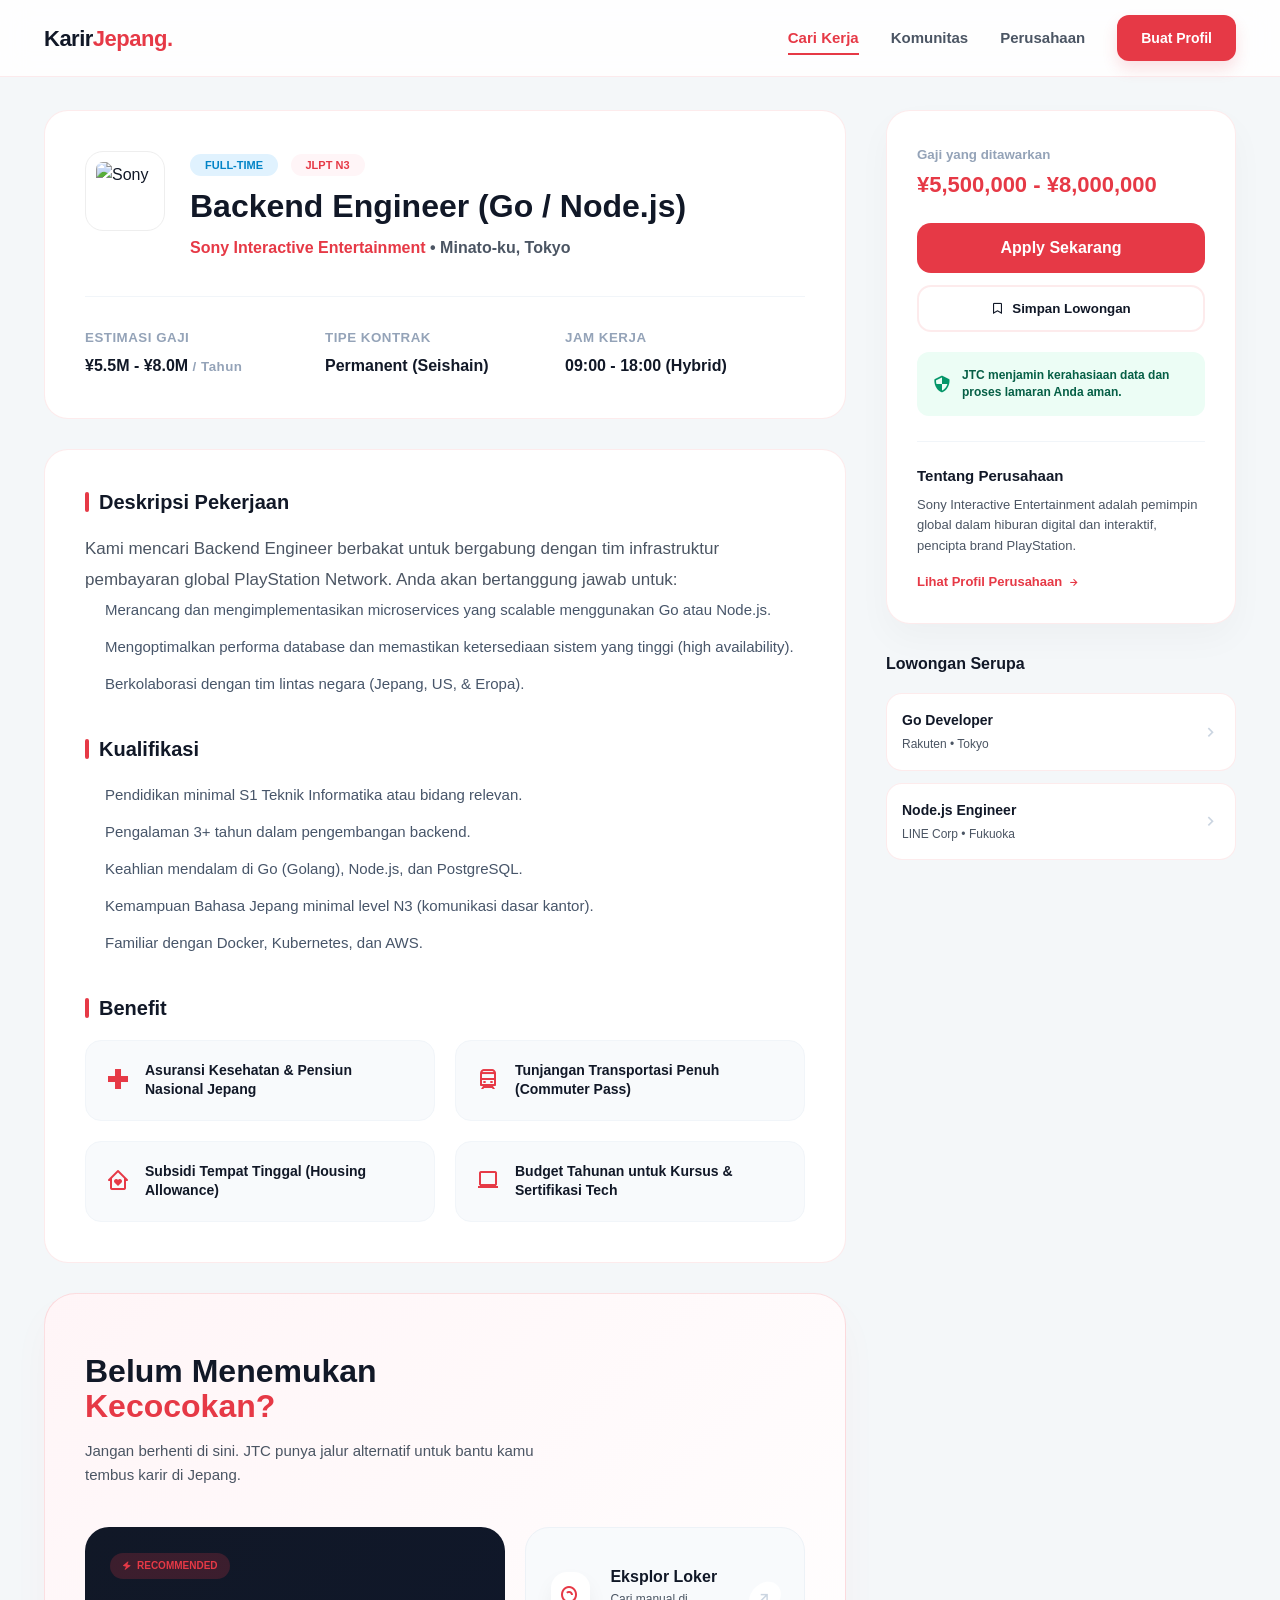
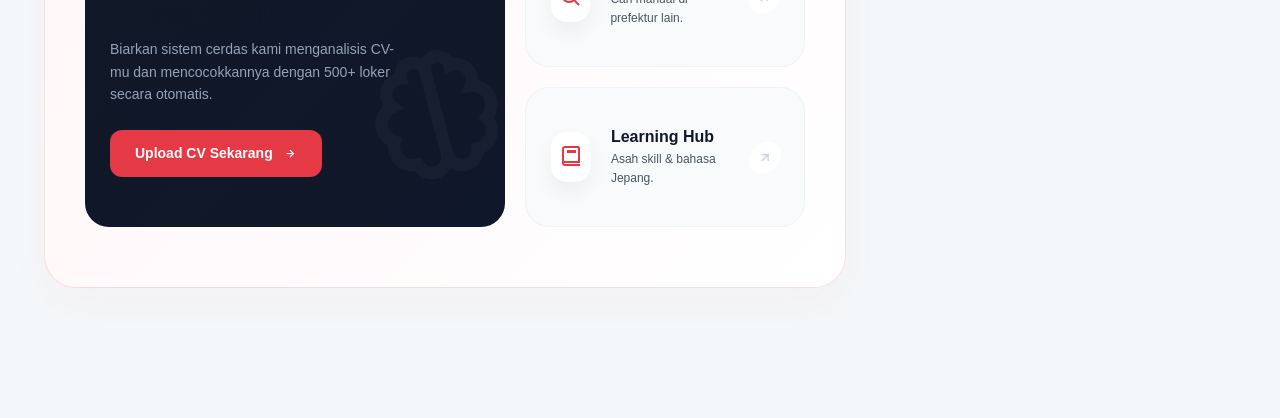
==== jobs-detail.html @ 955c89a4 "job detail" ====
<!DOCTYPE html>
<html lang="id">

<head>
    <meta charset="UTF-8">
    <meta name="viewport" content="width=device-width, initial-scale=1.0">
    <title>Backend Engineer - Sony Interactive Entertainment | JTC</title>
    <link rel="stylesheet" href="assets/css/style.css">
    <link rel="stylesheet" href="assets/css/jobs-detail.css">
    <link href='https://unpkg.com/boxicons@2.1.4/css/boxicons.min.css' rel='stylesheet'>
</head>

<body class="bg-light-jtc">
    <header class="header">
        <div class="container nav-container">
            <a href="#home" class="logo">Karir<span>Jepang.</span></a>

            <nav class="navbar">
                <a href="#home" class="nav-link active">Cari Kerja</a>
                <a href="#komunitas" class="nav-link">Komunitas</a>
                <a href="#perusahaan" class="nav-link">Perusahaan</a>
                <a href="#" class="btn-cta-nav">Buat Profil</a>
            </nav>

            <div class="menu-icon" id="menu-btn">
                <i class='bx bx-menu-alt-right'></i>
            </div>
        </div>
    </header>

    <main class="tp-job-detail-page">

        <div class="container job-detail-grid">

            <div class="job-main-content">

                <section class="job-header-card" data-aos="fade-up">
                    <div class="header-top">
                        <img src="https://ui-avatars.com/api/?name=Sony&background=000&color=fff" alt="Sony"
                            class="comp-logo-large">
                        <div class="header-title-box">
                            <div class="job-badges">
                                <span class="badge-jtc status">Full-time</span>
                                <span class="badge-jtc language">JLPT N3</span>
                            </div>
                            <h1>Backend Engineer (Go / Node.js)</h1>
                            <p class="comp-link"><a href="#">Sony Interactive Entertainment</a> • Minato-ku, Tokyo</p>
                        </div>
                    </div>

                    <div class="header-meta-grid">
                        <div class="meta-item">
                            <small>Estimasi Gaji</small>
                            <span>¥5.5M - ¥8.0M <small>/ Tahun</small></span>
                        </div>
                        <div class="meta-item">
                            <small>Tipe Kontrak</small>
                            <span>Permanent (Seishain)</span>
                        </div>
                        <div class="meta-item">
                            <small>Jam Kerja</small>
                            <span>09:00 - 18:00 (Hybrid)</span>
                        </div>
                    </div>
                </section>

                <div class="detail-info-box" data-aos="fade-up">
                    <h3 class="section-title">Deskripsi Pekerjaan</h3>
                    <div class="rich-text">
                        <p>Kami mencari Backend Engineer berbakat untuk bergabung dengan tim infrastruktur pembayaran
                            global PlayStation Network. Anda akan bertanggung jawab untuk:</p>
                        <ul>
                            <li>Merancang dan mengimplementasikan microservices yang scalable menggunakan Go atau
                                Node.js.</li>
                            <li>Mengoptimalkan performa database dan memastikan ketersediaan sistem yang tinggi (high
                                availability).</li>
                            <li>Berkolaborasi dengan tim lintas negara (Jepang, US, & Eropa).</li>
                        </ul>
                    </div>

                    <h3 class="section-title">Kualifikasi</h3>
                    <div class="rich-text">
                        <ul>
                            <li>Pendidikan minimal S1 Teknik Informatika atau bidang relevan.</li>
                            <li>Pengalaman 3+ tahun dalam pengembangan backend.</li>
                            <li>Keahlian mendalam di Go (Golang), Node.js, dan PostgreSQL.</li>
                            <li>Kemampuan Bahasa Jepang minimal level N3 (komunikasi dasar kantor).</li>
                            <li>Familiar dengan Docker, Kubernetes, dan AWS.</li>
                        </ul>
                    </div>

                    <h3 class="section-title">Benefit</h3>
                    <div class="benefit-grid">
                        <div class="benefit-card">
                            <i class='bx bx-plus-medical'></i>
                            <p>Asuransi Kesehatan & Pensiun Nasional Jepang</p>
                        </div>
                        <div class="benefit-card">
                            <i class='bx bx-train'></i>
                            <p>Tunjangan Transportasi Penuh (Commuter Pass)</p>
                        </div>
                        <div class="benefit-card">
                            <i class='bx bx-home-heart'></i>
                            <p>Subsidi Tempat Tinggal (Housing Allowance)</p>
                        </div>
                        <div class="benefit-card">
                            <i class='bx bx-laptop'></i>
                            <p>Budget Tahunan untuk Kursus & Sertifikasi Tech</p>
                        </div>
                    </div>
                </div>

                <div class="tp-bento-hub" data-aos="fade-up">
                    <div class="hub-header">
                        <h2>Belum Menemukan <br><span>Kecocokan?</span></h2>
                        <p>Jangan berhenti di sini. JTC punya jalur alternatif untuk bantu kamu tembus karir di Jepang.
                        </p>
                    </div>

                    <div class="bento-grid">
                        <div class="bento-card ai-match-card">
                            <div class="card-content">
                                <div class="icon-tag"><i class='bx bxs-zap'></i> Recommended</div>
                                <h3>AI Job Matching</h3>
                                <p>Biarkan sistem cerdas kami menganalisis CV-mu dan mencocokkannya dengan 500+ loker
                                    secara otomatis.</p>
                                <a href="#" class="btn-bento-primary">Upload CV Sekarang <i
                                        class='bx bx-right-arrow-alt'></i></a>
                            </div>
                            <div class="card-visual">
                                <i class='bx bx-brain'></i>
                            </div>
                        </div>

                        <a href="list-job.html" class="bento-card explore-card">
                            <div class="icon-circle"><i class='bx bx-search-alt'></i></div>
                            <div class="small-card-text">
                                <h4>Eksplor Loker</h4>
                                <p>Cari manual di prefektur lain.</p>
                            </div>
                            <div class="arrow-icon-bg"><i class='bx bx-up-arrow-alt'></i></div>
                        </a>

                        <a href="#" class="bento-card training-card">
                            <div class="icon-circle"><i class='bx bx-book'></i></div>
                            <div class="small-card-text">
                                <h4>Learning Hub</h4>
                                <p>Asah skill & bahasa Jepang.</p>
                            </div>
                            <div class="arrow-icon-bg"><i class='bx bx-up-arrow-alt'></i></div>
                        </a>
                    </div>
                </div>

            </div>

            <aside class="job-sidebar">
                <div class="sticky-apply-card">
                    <div class="sidebar-price">
                        <small>Gaji yang ditawarkan</small>
                        <h3>¥5,500,000 - ¥8,000,000</h3>
                    </div>

                    <button class="btn-apply-main" id="btnMainApply">Apply Sekarang</button>
                    <button class="btn-save-job"><i class='bx bx-bookmark'></i> Simpan Lowongan</button>

                    <div class="safety-note">
                        <i class='bx bx-shield-quarter'></i>
                        <p>JTC menjamin kerahasiaan data dan proses lamaran Anda aman.</p>
                    </div>

                    <hr class="divider">

                    <div class="sidebar-company">
                        <h4>Tentang Perusahaan</h4>
                        <p>Sony Interactive Entertainment adalah pemimpin global dalam hiburan digital dan interaktif,
                            pencipta brand PlayStation.</p>
                        <a href="#" class="view-comp-link">Lihat Profil Perusahaan <i
                                class='bx bx-right-arrow-alt'></i></a>
                    </div>
                </div>

                <div class="recommendation-sidebar">
                    <h4>Lowongan Serupa</h4>
                    <div class="mini-job-list">
                        <a href="#" class="mini-job-item">
                            <div class="mini-info">
                                <h6>Go Developer</h6>
                                <p>Rakuten • Tokyo</p>
                            </div>
                            <i class='bx bx-chevron-right'></i>
                        </a>
                        <a href="#" class="mini-job-item">
                            <div class="mini-info">
                                <h6>Node.js Engineer</h6>
                                <p>LINE Corp • Fukuoka</p>
                            </div>
                            <i class='bx bx-chevron-right'></i>
                        </a>
                    </div>
                </div>
            </aside>

        </div>
    </main>

    <script src="assets/js/jobs-detail.js"></script>
</body>

</html>
---- assets/css/style.css ----
:root {
    /* SAKURA TEMA (PINK, WHITE, RED, BLACK) */
    --tp-sakura-bg: #FFF5F7;    /* Pink Sakura sangat muda untuk background */
    --tp-white: #FFFFFF;
    --tp-primary: #E63946;     /* Merah Nippon untuk Aksen */
    --tp-primary-dark: #BC002D;
    
    /* Text Colors */
    --tp-text-main: #111827;   /* Hitam tajam */
    --tp-text-muted: #4B5563;  /* Abu-abu gelap */
    --tp-text-light: #9CA3AF;  /* Abu-abu muda */
    
    --tp-border: rgba(230, 57, 70, 0.1);
    --tp-shadow: 0 20px 40px rgba(230, 57, 70, 0.05);
    --tp-transition: all 0.3s ease;
}


/* =========================================
   1. RESET & BASE STYLES
   ========================================= */
* {
    margin: 0;
    padding: 0;
    box-sizing: border-box;
    outline: none;
}

html {
    scroll-behavior: smooth;
    overflow-x: hidden;
}

body {
    font-family: 'Plus Jakarta Sans', sans-serif;
    background-color: var(--tp-sakura-bg); /* Terapkan background pink lembut */
    color: var(--tp-text-main);
    line-height: 1.6;
    -webkit-font-smoothing: antialiased;
}

a {
    text-decoration: none;
    color: inherit;
    transition: var(--tp-transition);
}

ul { list-style: none; }
img { max-width: 100%; display: block; }

/* Global Container */
.container {
    max-width: 1240px;
    margin: 0 auto;
    padding: 0 24px;
}

/* Custom Scrollbar (Red Accent) */
::-webkit-scrollbar { width: 8px; }
::-webkit-scrollbar-track { background: var(--tp-white); }
::-webkit-scrollbar-thumb { 
    background: #D1D5DB; 
    border-radius: 10px;
}
::-webkit-scrollbar-thumb:hover { background: var(--tp-primary); }

/* =========================================
   2. TYPOGRAPHY
   ========================================= */
h1, h2, h3, h4 {
    font-weight: 800;
    line-height: 1.2;
    color: var(--tp-text-main);
}

h1 { font-size: clamp(32px, 5vw, 56px); }
h1 span { color: var(--tp-primary); } /* Highlight teks jadi Merah */

p {
    font-size: 17px;
    color: var(--tp-text-muted);
}

/* =========================================
   3. HEADER / NAVBAR (Light Version)
   ========================================= */
.header {
    position: fixed;
    top: 0; left: 0; width: 100%;
    padding: 24px 0;
    background: rgba(255, 255, 255, 0.85); 
    backdrop-filter: blur(15px);
    -webkit-backdrop-filter: blur(15px);
    border-bottom: 1px solid var(--tp-border);
    z-index: 1000;
    transition: var(--tp-transition);
}

.header.scrolled {
    padding: 16px 0;
    background: rgba(255, 255, 255, 0.98);
    box-shadow: 0 4px 20px rgba(0, 0, 0, 0.05);
}

.logo {
    font-size: 24px;
    font-weight: 800;
    color: var(--tp-text-main);
}

.logo span { color: var(--tp-primary); }

.nav-link {
    font-size: 15px;
    font-weight: 600;
    color: var(--tp-text-muted);
}

.nav-link:hover, .nav-link.active {
    color: var(--tp-primary);
}

.btn-cta-nav {
    padding: 10px 24px;
    background: var(--tp-primary);
    color: #fff !important;
    border-radius: 10px;
    font-weight: 700;
    font-size: 14px;
}

.btn-cta-nav:hover {
    background: var(--tp-primary-dark);
    transform: translateY(-2px);
    box-shadow: 0 10px 20px rgba(230, 57, 70, 0.2);
}

/* =========================================
   4. REUSABLE COMPONENTS
   ========================================= */
.tp-status-badge {
    display: inline-flex;
    align-items: center;
    gap: 10px;
    padding: 8px 18px;
    background: var(--tp-primary-light); /* Background merah muda tipis */
    border: 1px solid rgba(230, 57, 70, 0.1);
    border-radius: 100px;
    margin-bottom: 25px;
}

.status-text {
    color: var(--tp-primary);
    font-weight: 700;
    font-size: 13px;
}

.status-dot {
    width: 8px; height: 8px;
    background: var(--tp-primary);
    border-radius: 50%;
    position: relative;
}

.status-dot::after {
    content: '';
    position: absolute;
    top: 0; left: 0; width: 100%; height: 100%;
    border: 2px solid var(--tp-primary);
    border-radius: 50%;
    animation: pulseRed 2s infinite;
}

.hero-glow {
    position: absolute; 
    top: -10%; 
    right: 5%;
    width: 500px; 
    height: 500px;
    background: radial-gradient(circle, rgba(230, 57, 70, 0.05) 0%, rgba(255,255,255,0) 70%);
    z-index: 0; 
    pointer-events: none;
}

@keyframes pulseRed {
    0% { transform: scale(1); opacity: 1; }
    100% { transform: scale(2.5); opacity: 0; }
}

/* Responsive */
@media (max-width: 992px) {
    .navbar { display: none; }
    .menu-icon { display: block; color: var(--tp-text-main); }
}

/* =========================================
   HEADER & NAVBAR (FIXED REVISION)
   ========================================= */
.header {
    position: fixed;
    top: 0;
    left: 0;
    width: 100%;
    z-index: 1000;
    background: rgba(255, 255, 255, 0.85); /* Efek Glassmorphism Putih */
    backdrop-filter: blur(15px);
    -webkit-backdrop-filter: blur(15px);
    border-bottom: 1px solid var(--tp-border);
    padding: 15px 0; /* Tinggi navbar yang pas */
    transition: var(--tp-transition);
}

/* Biar pas scroll jadi lebih tipis (Optional: butuh sedikit JS) */
.header.scrolled {
    padding: 10px 0;
    box-shadow: 0 4px 20px rgba(0, 0, 0, 0.05);
}

.nav-container {
    display: flex;
    justify-content: space-between;
    align-items: center; /* Kunci biar semua konten rata tengah vertikal */
}

/* --- LOGO --- */
.logo {
    font-size: 22px;
    font-weight: 800;
    color: var(--tp-text-main);
    letter-spacing: -0.5px;
    display: flex;
    align-items: center;
}

.logo span {
    color: var(--tp-primary); /* Merah Jepang */
}

/* --- NAVBAR LINKS --- */
.navbar {
    display: flex;
    align-items: center;
    gap: 32px; /* Jarak antar menu */
}

.nav-link {
    font-size: 15px;
    font-weight: 600;
    color: var(--tp-text-muted);
    position: relative;
    padding: 5px 0;
}

.nav-link:hover, 
.nav-link.active {
    color: var(--tp-primary);
}

/* Efek garis bawah pas hover (ala Jepang yang detail) */
.nav-link::after {
    content: '';
    position: absolute;
    bottom: 0;
    left: 0;
    width: 0;
    height: 2px;
    background: var(--tp-primary);
    transition: var(--tp-transition);
}

.nav-link:hover::after,
.nav-link.active::after {
    width: 100%;
}

/* --- TOMBOL CTA --- */
.btn-cta-nav {
    padding: 12px 24px;
    background: var(--tp-primary);
    color: #fff !important;
    border-radius: 12px;
    font-weight: 700;
    font-size: 14px;
    box-shadow: 0 8px 15px rgba(230, 57, 70, 0.15);
    transition: var(--tp-transition);
}

.btn-cta-nav:hover {
    background: var(--tp-primary-dark);
    transform: translateY(-2px);
    box-shadow: 0 10px 20px rgba(230, 57, 70, 0.25);
}

/* --- MOBILE MENU ICON --- */
.menu-icon {
    display: none; /* Sembunyi di desktop */
    font-size: 28px;
    color: var(--tp-text-main);
    cursor: pointer;
    transition: var(--tp-transition);
}

.menu-icon:hover {
    color: var(--tp-primary);
}

/* =========================================
   RESPONSIVE NAVBAR (MOBILE)
   ========================================= */
@media (max-width: 992px) {
    .navbar {
        display: none; /* Sembunyikan menu di tablet/HP dulu */
    }
    
    .menu-icon {
        display: block; /* Munculkan icon hamburger */
    }

    .header {
        padding: 12px 0;
    }
}
---- assets/css/jobs-detail.css ----
/* --- GLOBAL PAGE STYLE --- */
.bg-light-jtc { background-color: #F4F7F9; }

.tp-job-detail-page { padding: 110px 0 100px; }

.breadcrumb { display: flex; align-items: center; gap: 8px; font-size: 13px; margin-bottom: 30px; color: var(--tp-text-muted); }
.breadcrumb a { text-decoration: none; color: inherit; transition: 0.3s; }
.breadcrumb a:hover { color: var(--tp-primary); }

.job-detail-grid { display: grid; grid-template-columns: 1fr 350px; gap: 40px; align-items: flex-start; }

/* --- LEFT CONTENT: HEADER CARD --- */
.job-header-card {
    background: #ffffff;
    border-radius: 24px;
    padding: 40px;
    border: 1px solid var(--tp-border);
    margin-bottom: 30px;
}

.header-top { display: flex; gap: 25px; align-items: flex-start; margin-bottom: 35px; }
.comp-logo-large { width: 80px; height: 80px; border-radius: 18px; border: 1px solid #eee; padding: 10px; object-fit: contain; }

.header-title-box h1 { font-size: 32px; font-weight: 900; color: var(--tp-text-main); margin: 10px 0; }
.comp-link { font-size: 16px; color: var(--tp-text-muted); font-weight: 600; }
.comp-link a { color: var(--tp-primary); text-decoration: none; }

.badge-jtc { font-size: 11px; font-weight: 800; padding: 5px 15px; border-radius: 50px; text-transform: uppercase; margin-right: 8px; }
.badge-jtc.status { background: #E0F2FE; color: #0284C7; }
.badge-jtc.language { background: var(--tp-sakura-bg); color: var(--tp-primary); }

.header-meta-grid { 
    display: grid; grid-template-columns: repeat(3, 1fr); 
    padding-top: 30px; border-top: 1px solid #F1F5F9; 
}
.meta-item small { display: block; color: #94A3B8; font-weight: 700; margin-bottom: 5px; text-transform: uppercase; letter-spacing: 0.5px; }
.meta-item span { font-size: 16px; font-weight: 800; color: var(--tp-text-main); }
.meta-item span small { display: inline; text-transform: none; color: #94A3B8; }

/* --- DETAIL INFO BOX --- */
.detail-info-box { background: #ffffff; border-radius: 24px; padding: 40px; border: 1px solid var(--tp-border); margin-bottom: 30px; }
.section-title { font-size: 20px; font-weight: 800; color: var(--tp-text-main); margin-bottom: 20px; display: flex; align-items: center; gap: 10px; }
.section-title::before { content: ''; width: 4px; height: 20px; background: var(--tp-primary); border-radius: 10px; }

.rich-text { color: #475569; line-height: 1.8; font-size: 15px; margin-bottom: 40px; }
.rich-text ul { padding-left: 20px; }
.rich-text li { margin-bottom: 10px; }

.benefit-grid { display: grid; grid-template-columns: 1fr 1fr; gap: 20px; }
.benefit-card { background: #F8FAFC; padding: 20px; border-radius: 16px; display: flex; gap: 15px; align-items: center; border: 1px solid #F1F5F9; }
.benefit-card i { font-size: 24px; color: var(--tp-primary); }
.benefit-card p { font-size: 14px; font-weight: 700; color: var(--tp-text-main); margin: 0; line-height: 1.4; }

/* --- ALTERNATIVE CTA --- */
.alt-cta-box { background: var(--tp-text-main); padding: 40px; border-radius: 24px; color: #fff; text-align: center; }
.alt-cta-box h4 { font-size: 18px; font-weight: 800; margin-bottom: 25px; }
.alt-btn-group { display: flex; flex-wrap: wrap; justify-content: center; gap: 15px; }
.alt-link { text-decoration: none; color: #fff; padding: 12px 25px; border-radius: 12px; border: 1px solid rgba(255,255,255,0.2); font-size: 14px; font-weight: 700; transition: 0.3s; }
.alt-link:hover { background: rgba(255,255,255,0.1); border-color: #fff; }
.alt-link.primary { background: var(--tp-primary); border-color: var(--tp-primary); }

/* --- SIDEBAR STICKY --- */
.job-sidebar { position: sticky; top: 100px; display: flex; flex-direction: column; gap: 30px; }
.sticky-apply-card { background: #ffffff; border-radius: 24px; padding: 30px; border: 1px solid var(--tp-border); box-shadow: 0 15px 35px rgba(0,0,0,0.03); }

.sidebar-price { margin-bottom: 25px; }
.sidebar-price small { color: #94A3B8; font-weight: 700; }
.sidebar-price h3 { font-size: 22px; font-weight: 900; color: var(--tp-primary); margin-top: 5px; }

.btn-apply-main { width: 100%; padding: 16px; background: var(--tp-primary); color: #fff; border: none; border-radius: 14px; font-size: 16px; font-weight: 800; cursor: pointer; transition: 0.3s; margin-bottom: 12px; }
.btn-apply-main:hover { background: #d92e3d; transform: translateY(-3px); box-shadow: 0 10px 20px rgba(230,57,70,0.2); }

.btn-save-job { width: 100%; padding: 14px; background: transparent; color: var(--tp-text-main); border: 2px solid var(--tp-border); border-radius: 14px; font-weight: 700; cursor: pointer; transition: 0.3s; display: flex; align-items: center; justify-content: center; gap: 8px; }
.btn-save-job:hover { border-color: var(--tp-text-main); background: #F8FAFC; }

.safety-note { display: flex; gap: 10px; align-items: center; margin-top: 20px; padding: 15px; background: #ECFDF5; border-radius: 12px; }
.safety-note i { color: #059669; font-size: 20px; }
.safety-note p { font-size: 12px; color: #065F46; font-weight: 600; margin: 0; line-height: 1.4; }

.divider { border: none; border-top: 1px solid #F1F5F9; margin: 25px 0; }

.sidebar-company h4 { font-size: 15px; font-weight: 800; margin-bottom: 10px; }
.sidebar-company p { font-size: 13px; color: var(--tp-text-muted); line-height: 1.6; margin-bottom: 15px; }
.view-comp-link { font-size: 13px; font-weight: 800; color: var(--tp-primary); text-decoration: none; display: flex; align-items: center; gap: 5px; }

/* RECOMMENDATION */
.recommendation-sidebar h4 { font-size: 16px; font-weight: 800; margin-bottom: 20px; }
.mini-job-list { display: flex; flex-direction: column; gap: 12px; }
.mini-job-item { text-decoration: none; background: #fff; padding: 15px; border-radius: 16px; display: flex; justify-content: space-between; align-items: center; border: 1px solid var(--tp-border); transition: 0.3s; }
.mini-job-item:hover { border-color: var(--tp-primary); transform: translateX(5px); }
.mini-job-item h6 { font-size: 14px; font-weight: 800; color: var(--tp-text-main); margin-bottom: 4px; }
.mini-job-item p { font-size: 12px; color: var(--tp-text-muted); margin: 0; }
.mini-job-item i { color: #CBD5E1; font-size: 20px; }

/* RESPONSIVE */
@media (max-width: 992px) {
    .job-detail-grid { grid-template-columns: 1fr; }
    .job-sidebar { position: static; }
}

@media (max-width: 768px) {
    .benefit-grid { grid-template-columns: 1fr; }
    .header-meta-grid { grid-template-columns: 1fr; gap: 20px; }
    .header-top { flex-direction: column; text-align: center; align-items: center; }
}

/* ==========================================================================
   BENTO BOX HUB (THE COOL STUFF)
   ========================================================================== */
.tp-bento-hub {
    padding: 60px 40px;
    /* Gradasi Sakura Pink ke Putih */
    background: linear-gradient(135deg, #fff5f7 0%, #ffffff 100%);
    border-radius: 32px;
    /* Border merah sakura transparan */
    border: 1px solid rgba(230, 57, 70, 0.15);
    margin-bottom: 30px;
    box-shadow: 0 20px 40px rgba(230, 57, 70, 0.03);
    position: relative;
    overflow: hidden;
}

.hub-header {
    margin-bottom: 40px;
}

.hub-header h2 {
    font-size: 32px;
    font-weight: 900;
    line-height: 1.1;
    color: var(--tp-text-main);
}

.hub-header h2 span { color: var(--tp-primary); }

.hub-header p {
    color: var(--tp-text-muted);
    font-size: 15px;
    margin-top: 15px;
    max-width: 450px;
}

/* --- BENTO GRID LAYOUT --- */
.bento-grid {
    display: grid;
    grid-template-columns: 1.5fr 1fr; /* Kiri gede, kanan stack */
    grid-template-rows: repeat(2, 140px);
    gap: 20px;
}

.bento-card {
    background: #F8FAFC;
    border-radius: 24px;
    padding: 25px;
    position: relative;
    overflow: hidden;
    display: flex;
    transition: all 0.4s cubic-bezier(0.175, 0.885, 0.32, 1.275);
    text-decoration: none;
    border: 1px solid #edf2f7;
}

/* --- CARD: AI MATCHING (Besar) --- */
.ai-match-card {
    grid-row: span 2; /* Ambil 2 baris */
    background: linear-gradient(135deg, var(--tp-text-main) 0%, #0f172a 100%);
    color: #fff;
    flex-direction: column;
    justify-content: space-between;
    border: none;
}

.icon-tag {
    display: inline-flex;
    align-items: center;
    gap: 5px;
    background: rgba(230, 57, 70, 0.2);
    color: var(--tp-primary);
    padding: 5px 12px;
    border-radius: 50px;
    font-size: 10px;
    font-weight: 800;
    text-transform: uppercase;
    margin-bottom: 20px;
}

.ai-match-card h3 { font-size: 24px; font-weight: 800; margin-bottom: 10px; }
.ai-match-card p { font-size: 14px; color: #94A3B8; line-height: 1.6; max-width: 80%; }

.btn-bento-primary {
    display: inline-flex;
    align-items: center;
    gap: 10px;
    margin-top: 25px;
    background: var(--tp-primary);
    color: #fff;
    padding: 12px 25px;
    border-radius: 12px;
    font-size: 14px;
    font-weight: 800;
    text-decoration: none;
    transition: 0.3s;
}

/* Ikon Melayang di Background */
.card-visual {
    position: absolute;
    bottom: -20px;
    right: -10px;
    font-size: 150px;
    color: rgba(255,255,255,0.03);
    transform: rotate(-15deg);
}

/* --- SMALL CARDS --- */
.explore-card, .training-card {
    align-items: center;
    gap: 20px;
}

.icon-circle {
    width: 50px; height: 50px;
    background: #fff;
    border-radius: 16px;
    display: flex; align-items: center; justify-content: center;
    font-size: 24px; color: var(--tp-primary);
    box-shadow: 0 10px 20px rgba(0,0,0,0.05);
}

.small-card-text h4 { font-size: 16px; font-weight: 800; color: var(--tp-text-main); margin-bottom: 4px; }
.small-card-text p { font-size: 12px; color: var(--tp-text-muted); margin: 0; }

.arrow-icon-bg {
    margin-left: auto;
    width: 35px; height: 35px;
    border-radius: 50%;
    background: #fff;
    display: flex; align-items: center; justify-content: center;
    font-size: 18px; color: #CBD5E1;
    transform: rotate(45deg);
    transition: 0.3s;
}

/* --- HOVER EFFECTS --- */
.bento-card:hover {
    transform: translateY(-5px);
    box-shadow: 0 20px 40px rgba(29, 53, 87, 0.08);
}

.ai-match-card:hover .btn-bento-primary {
    background: #fff;
    color: var(--tp-primary);
}

.explore-card:hover, .training-card:hover {
    background: #ffffff;
    border-color: var(--tp-primary);
}

.bento-card:hover .arrow-icon-bg {
    background: var(--tp-primary);
    color: #fff;
}

/* Responsivitas */
@media (max-width: 768px) {
    .bento-grid { grid-template-columns: 1fr; grid-template-rows: auto; }
    .ai-match-card { grid-row: auto; min-height: 250px; }
    .tp-bento-hub { padding: 40px 20px; }
}
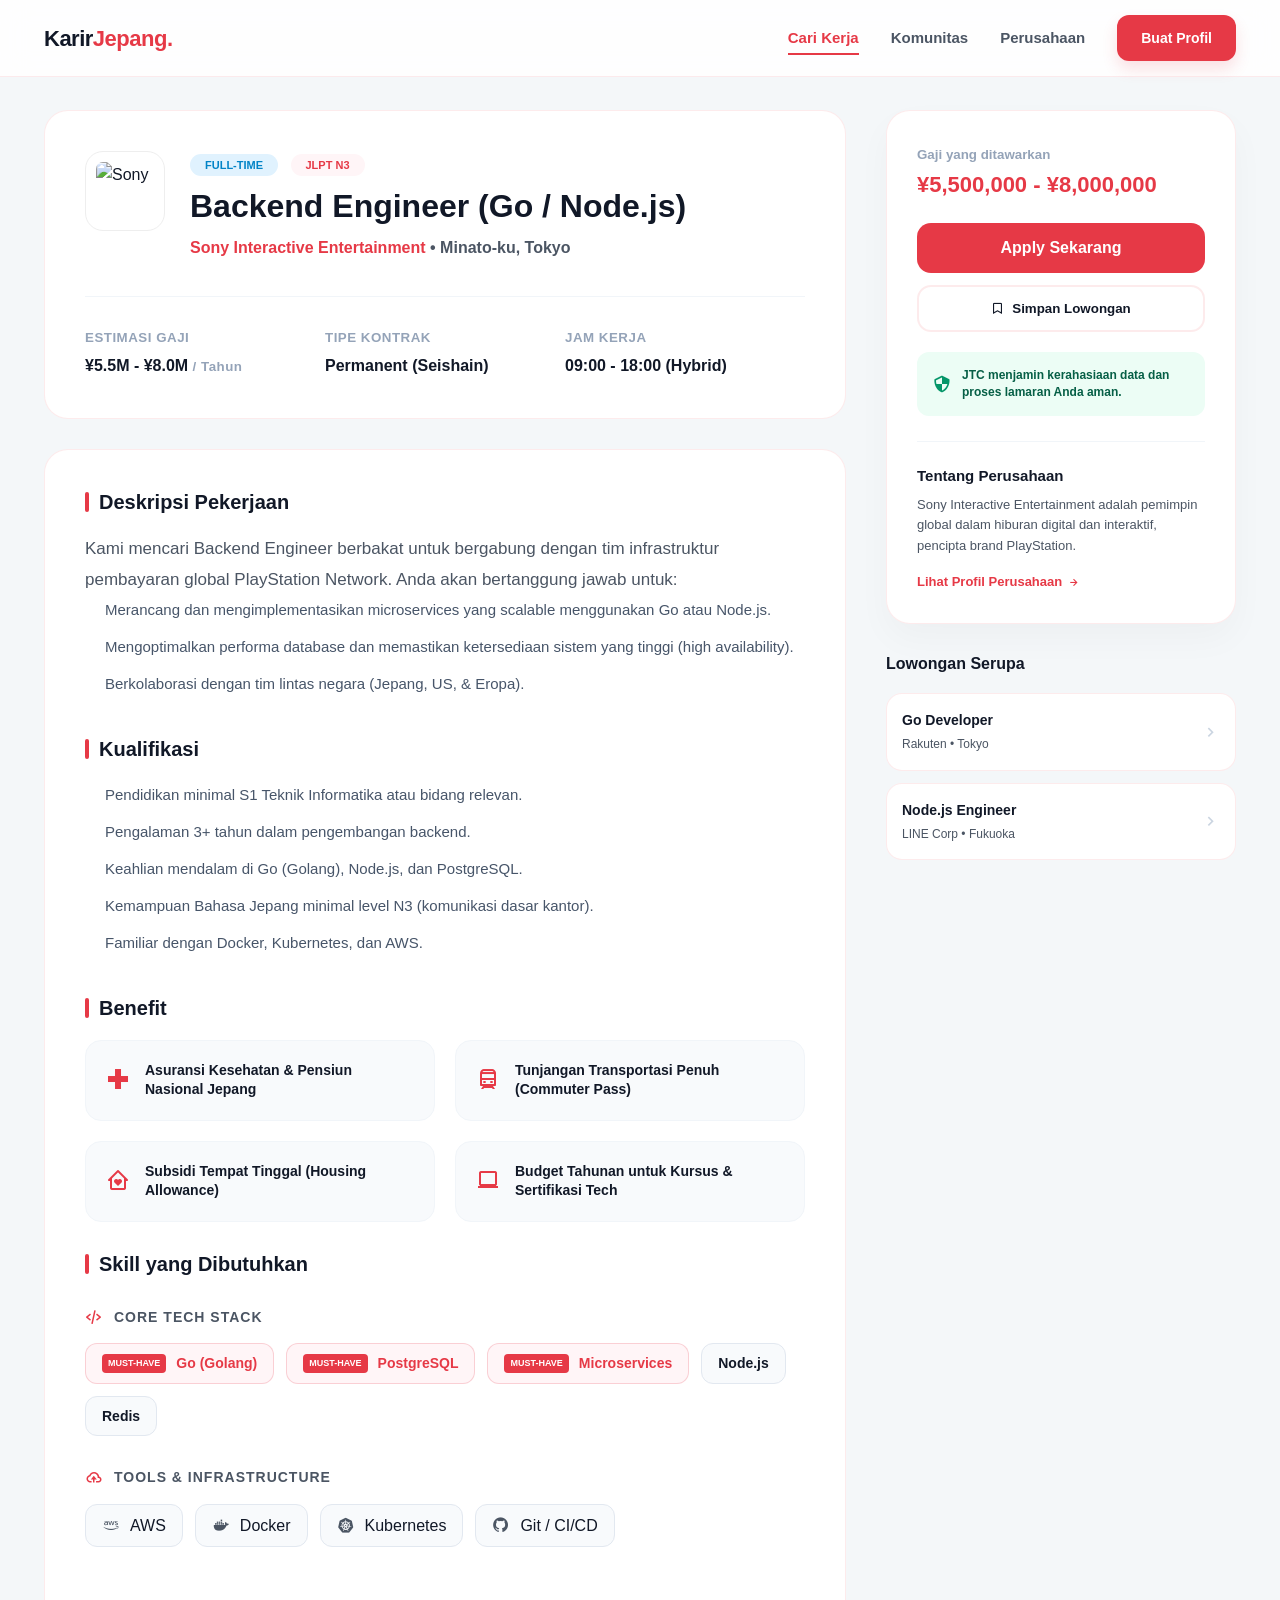
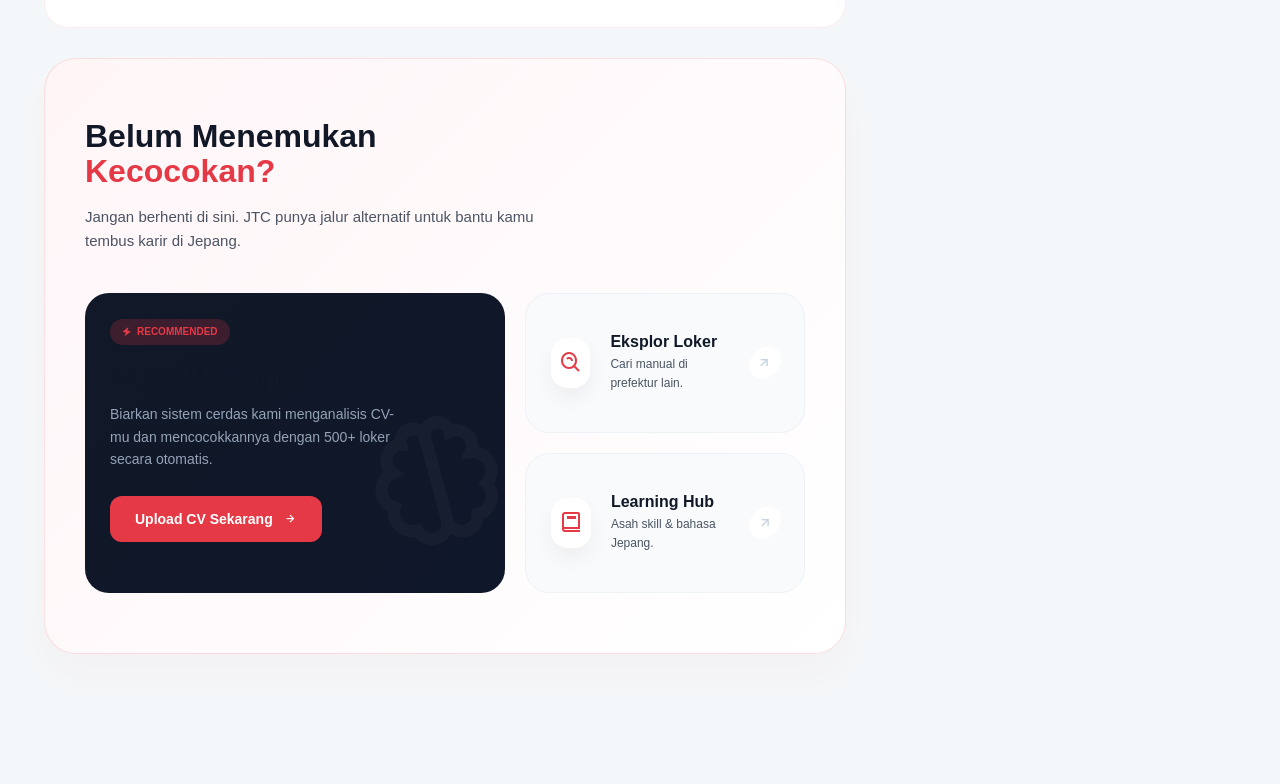
==== commit bd161bf8: "test" ====
--- a/jobs-detail.html
+++ b/jobs-detail.html
@@ -108,6 +108,51 @@
                             <p>Budget Tahunan untuk Kursus & Sertifikasi Tech</p>
                         </div>
                     </div>
+                    
+                    <h3 class="section-title">Skill yang Dibutuhkan</h3>
+                    <div class="skills-main-wrapper">
+                        <div class="skill-group" data-aos="fade-up">
+                            <h5 class="skill-sub-title"><i class='bx bx-code-alt'></i> Core Tech Stack</h5>
+                            <div class="skill-tags">
+                                <div class="skill-pill must-have">
+                                    <span class="pill-label">Must-have</span>
+                                    <p>Go (Golang)</p>
+                                </div>
+                                <div class="skill-pill must-have">
+                                    <span class="pill-label">Must-have</span>
+                                    <p>PostgreSQL</p>
+                                </div>
+                                <div class="skill-pill must-have">
+                                    <span class="pill-label">Must-have</span>
+                                    <p>Microservices</p>
+                                </div>
+                                <div class="skill-pill">
+                                    <p>Node.js</p>
+                                </div>
+                                <div class="skill-pill">
+                                    <p>Redis</p>
+                                </div>
+                            </div>
+                        </div>
+
+                        <div class="skill-group" data-aos="fade-up" data-aos-delay="100">
+                            <h5 class="skill-sub-title"><i class='bx bx-cloud-upload'></i> Tools & Infrastructure</h5>
+                            <div class="skill-tags">
+                                <div class="skill-pill tool">
+                                    <i class='bx bxl-aws'></i> AWS
+                                </div>
+                                <div class="skill-pill tool">
+                                    <i class='bx bxl-docker'></i> Docker
+                                </div>
+                                <div class="skill-pill tool">
+                                    <i class='bx bxl-kubernetes'></i> Kubernetes
+                                </div>
+                                <div class="skill-pill tool">
+                                    <i class='bx bxl-github'></i> Git / CI/CD
+                                </div>
+                            </div>
+                        </div>
+                    </div>
                 </div>
 
                 <div class="tp-bento-hub" data-aos="fade-up">
--- a/assets/css/jobs-detail.css
+++ b/assets/css/jobs-detail.css
@@ -1,13 +1,37 @@
 /* --- GLOBAL PAGE STYLE --- */
-.bg-light-jtc { background-color: #F4F7F9; }
-
-.tp-job-detail-page { padding: 110px 0 100px; }
-
-.breadcrumb { display: flex; align-items: center; gap: 8px; font-size: 13px; margin-bottom: 30px; color: var(--tp-text-muted); }
-.breadcrumb a { text-decoration: none; color: inherit; transition: 0.3s; }
-.breadcrumb a:hover { color: var(--tp-primary); }
-
-.job-detail-grid { display: grid; grid-template-columns: 1fr 350px; gap: 40px; align-items: flex-start; }
+.bg-light-jtc {
+    background-color: #F4F7F9;
+}
+
+.tp-job-detail-page {
+    padding: 110px 0 100px;
+}
+
+.breadcrumb {
+    display: flex;
+    align-items: center;
+    gap: 8px;
+    font-size: 13px;
+    margin-bottom: 30px;
+    color: var(--tp-text-muted);
+}
+
+.breadcrumb a {
+    text-decoration: none;
+    color: inherit;
+    transition: 0.3s;
+}
+
+.breadcrumb a:hover {
+    color: var(--tp-primary);
+}
+
+.job-detail-grid {
+    display: grid;
+    grid-template-columns: 1fr 350px;
+    gap: 40px;
+    align-items: flex-start;
+}
 
 /* --- LEFT CONTENT: HEADER CARD --- */
 .job-header-card {
@@ -18,90 +42,402 @@
     margin-bottom: 30px;
 }
 
-.header-top { display: flex; gap: 25px; align-items: flex-start; margin-bottom: 35px; }
-.comp-logo-large { width: 80px; height: 80px; border-radius: 18px; border: 1px solid #eee; padding: 10px; object-fit: contain; }
-
-.header-title-box h1 { font-size: 32px; font-weight: 900; color: var(--tp-text-main); margin: 10px 0; }
-.comp-link { font-size: 16px; color: var(--tp-text-muted); font-weight: 600; }
-.comp-link a { color: var(--tp-primary); text-decoration: none; }
-
-.badge-jtc { font-size: 11px; font-weight: 800; padding: 5px 15px; border-radius: 50px; text-transform: uppercase; margin-right: 8px; }
-.badge-jtc.status { background: #E0F2FE; color: #0284C7; }
-.badge-jtc.language { background: var(--tp-sakura-bg); color: var(--tp-primary); }
-
-.header-meta-grid { 
-    display: grid; grid-template-columns: repeat(3, 1fr); 
-    padding-top: 30px; border-top: 1px solid #F1F5F9; 
-}
-.meta-item small { display: block; color: #94A3B8; font-weight: 700; margin-bottom: 5px; text-transform: uppercase; letter-spacing: 0.5px; }
-.meta-item span { font-size: 16px; font-weight: 800; color: var(--tp-text-main); }
-.meta-item span small { display: inline; text-transform: none; color: #94A3B8; }
+.header-top {
+    display: flex;
+    gap: 25px;
+    align-items: flex-start;
+    margin-bottom: 35px;
+}
+
+.comp-logo-large {
+    width: 80px;
+    height: 80px;
+    border-radius: 18px;
+    border: 1px solid #eee;
+    padding: 10px;
+    object-fit: contain;
+}
+
+.header-title-box h1 {
+    font-size: 32px;
+    font-weight: 900;
+    color: var(--tp-text-main);
+    margin: 10px 0;
+}
+
+.comp-link {
+    font-size: 16px;
+    color: var(--tp-text-muted);
+    font-weight: 600;
+}
+
+.comp-link a {
+    color: var(--tp-primary);
+    text-decoration: none;
+}
+
+.badge-jtc {
+    font-size: 11px;
+    font-weight: 800;
+    padding: 5px 15px;
+    border-radius: 50px;
+    text-transform: uppercase;
+    margin-right: 8px;
+}
+
+.badge-jtc.status {
+    background: #E0F2FE;
+    color: #0284C7;
+}
+
+.badge-jtc.language {
+    background: var(--tp-sakura-bg);
+    color: var(--tp-primary);
+}
+
+.header-meta-grid {
+    display: grid;
+    grid-template-columns: repeat(3, 1fr);
+    padding-top: 30px;
+    border-top: 1px solid #F1F5F9;
+}
+
+.meta-item small {
+    display: block;
+    color: #94A3B8;
+    font-weight: 700;
+    margin-bottom: 5px;
+    text-transform: uppercase;
+    letter-spacing: 0.5px;
+}
+
+.meta-item span {
+    font-size: 16px;
+    font-weight: 800;
+    color: var(--tp-text-main);
+}
+
+.meta-item span small {
+    display: inline;
+    text-transform: none;
+    color: #94A3B8;
+}
 
 /* --- DETAIL INFO BOX --- */
-.detail-info-box { background: #ffffff; border-radius: 24px; padding: 40px; border: 1px solid var(--tp-border); margin-bottom: 30px; }
-.section-title { font-size: 20px; font-weight: 800; color: var(--tp-text-main); margin-bottom: 20px; display: flex; align-items: center; gap: 10px; }
-.section-title::before { content: ''; width: 4px; height: 20px; background: var(--tp-primary); border-radius: 10px; }
-
-.rich-text { color: #475569; line-height: 1.8; font-size: 15px; margin-bottom: 40px; }
-.rich-text ul { padding-left: 20px; }
-.rich-text li { margin-bottom: 10px; }
-
-.benefit-grid { display: grid; grid-template-columns: 1fr 1fr; gap: 20px; }
-.benefit-card { background: #F8FAFC; padding: 20px; border-radius: 16px; display: flex; gap: 15px; align-items: center; border: 1px solid #F1F5F9; }
-.benefit-card i { font-size: 24px; color: var(--tp-primary); }
-.benefit-card p { font-size: 14px; font-weight: 700; color: var(--tp-text-main); margin: 0; line-height: 1.4; }
+.detail-info-box {
+    background: #ffffff;
+    border-radius: 24px;
+    padding: 40px;
+    border: 1px solid var(--tp-border);
+    margin-bottom: 30px;
+}
+
+.section-title {
+    font-size: 20px;
+    font-weight: 800;
+    color: var(--tp-text-main);
+    margin-bottom: 20px;
+    display: flex;
+    align-items: center;
+    gap: 10px;
+}
+
+.section-title::before {
+    content: '';
+    width: 4px;
+    height: 20px;
+    background: var(--tp-primary);
+    border-radius: 10px;
+}
+
+.rich-text {
+    color: #475569;
+    line-height: 1.8;
+    font-size: 15px;
+    margin-bottom: 40px;
+}
+
+.rich-text ul {
+    padding-left: 20px;
+}
+
+.rich-text li {
+    margin-bottom: 10px;
+}
+
+.benefit-grid {
+    display: grid;
+    grid-template-columns: 1fr 1fr;
+    gap: 20px;
+    margin-bottom: 30px;
+}
+
+.benefit-card {
+    background: #F8FAFC;
+    padding: 20px;
+    border-radius: 16px;
+    display: flex;
+    gap: 15px;
+    align-items: center;
+    border: 1px solid #F1F5F9;
+}
+
+.benefit-card i {
+    font-size: 24px;
+    color: var(--tp-primary);
+}
+
+.benefit-card p {
+    font-size: 14px;
+    font-weight: 700;
+    color: var(--tp-text-main);
+    margin: 0;
+    line-height: 1.4;
+}
 
 /* --- ALTERNATIVE CTA --- */
-.alt-cta-box { background: var(--tp-text-main); padding: 40px; border-radius: 24px; color: #fff; text-align: center; }
-.alt-cta-box h4 { font-size: 18px; font-weight: 800; margin-bottom: 25px; }
-.alt-btn-group { display: flex; flex-wrap: wrap; justify-content: center; gap: 15px; }
-.alt-link { text-decoration: none; color: #fff; padding: 12px 25px; border-radius: 12px; border: 1px solid rgba(255,255,255,0.2); font-size: 14px; font-weight: 700; transition: 0.3s; }
-.alt-link:hover { background: rgba(255,255,255,0.1); border-color: #fff; }
-.alt-link.primary { background: var(--tp-primary); border-color: var(--tp-primary); }
+.alt-cta-box {
+    background: var(--tp-text-main);
+    padding: 40px;
+    border-radius: 24px;
+    color: #fff;
+    text-align: center;
+}
+
+.alt-cta-box h4 {
+    font-size: 18px;
+    font-weight: 800;
+    margin-bottom: 25px;
+}
+
+.alt-btn-group {
+    display: flex;
+    flex-wrap: wrap;
+    justify-content: center;
+    gap: 15px;
+}
+
+.alt-link {
+    text-decoration: none;
+    color: #fff;
+    padding: 12px 25px;
+    border-radius: 12px;
+    border: 1px solid rgba(255, 255, 255, 0.2);
+    font-size: 14px;
+    font-weight: 700;
+    transition: 0.3s;
+}
+
+.alt-link:hover {
+    background: rgba(255, 255, 255, 0.1);
+    border-color: #fff;
+}
+
+.alt-link.primary {
+    background: var(--tp-primary);
+    border-color: var(--tp-primary);
+}
 
 /* --- SIDEBAR STICKY --- */
-.job-sidebar { position: sticky; top: 100px; display: flex; flex-direction: column; gap: 30px; }
-.sticky-apply-card { background: #ffffff; border-radius: 24px; padding: 30px; border: 1px solid var(--tp-border); box-shadow: 0 15px 35px rgba(0,0,0,0.03); }
-
-.sidebar-price { margin-bottom: 25px; }
-.sidebar-price small { color: #94A3B8; font-weight: 700; }
-.sidebar-price h3 { font-size: 22px; font-weight: 900; color: var(--tp-primary); margin-top: 5px; }
-
-.btn-apply-main { width: 100%; padding: 16px; background: var(--tp-primary); color: #fff; border: none; border-radius: 14px; font-size: 16px; font-weight: 800; cursor: pointer; transition: 0.3s; margin-bottom: 12px; }
-.btn-apply-main:hover { background: #d92e3d; transform: translateY(-3px); box-shadow: 0 10px 20px rgba(230,57,70,0.2); }
-
-.btn-save-job { width: 100%; padding: 14px; background: transparent; color: var(--tp-text-main); border: 2px solid var(--tp-border); border-radius: 14px; font-weight: 700; cursor: pointer; transition: 0.3s; display: flex; align-items: center; justify-content: center; gap: 8px; }
-.btn-save-job:hover { border-color: var(--tp-text-main); background: #F8FAFC; }
-
-.safety-note { display: flex; gap: 10px; align-items: center; margin-top: 20px; padding: 15px; background: #ECFDF5; border-radius: 12px; }
-.safety-note i { color: #059669; font-size: 20px; }
-.safety-note p { font-size: 12px; color: #065F46; font-weight: 600; margin: 0; line-height: 1.4; }
-
-.divider { border: none; border-top: 1px solid #F1F5F9; margin: 25px 0; }
-
-.sidebar-company h4 { font-size: 15px; font-weight: 800; margin-bottom: 10px; }
-.sidebar-company p { font-size: 13px; color: var(--tp-text-muted); line-height: 1.6; margin-bottom: 15px; }
-.view-comp-link { font-size: 13px; font-weight: 800; color: var(--tp-primary); text-decoration: none; display: flex; align-items: center; gap: 5px; }
+.job-sidebar {
+    position: sticky;
+    top: 100px;
+    display: flex;
+    flex-direction: column;
+    gap: 30px;
+}
+
+.sticky-apply-card {
+    background: #ffffff;
+    border-radius: 24px;
+    padding: 30px;
+    border: 1px solid var(--tp-border);
+    box-shadow: 0 15px 35px rgba(0, 0, 0, 0.03);
+}
+
+.sidebar-price {
+    margin-bottom: 25px;
+}
+
+.sidebar-price small {
+    color: #94A3B8;
+    font-weight: 700;
+}
+
+.sidebar-price h3 {
+    font-size: 22px;
+    font-weight: 900;
+    color: var(--tp-primary);
+    margin-top: 5px;
+}
+
+.btn-apply-main {
+    width: 100%;
+    padding: 16px;
+    background: var(--tp-primary);
+    color: #fff;
+    border: none;
+    border-radius: 14px;
+    font-size: 16px;
+    font-weight: 800;
+    cursor: pointer;
+    transition: 0.3s;
+    margin-bottom: 12px;
+}
+
+.btn-apply-main:hover {
+    background: #d92e3d;
+    transform: translateY(-3px);
+    box-shadow: 0 10px 20px rgba(230, 57, 70, 0.2);
+}
+
+.btn-save-job {
+    width: 100%;
+    padding: 14px;
+    background: transparent;
+    color: var(--tp-text-main);
+    border: 2px solid var(--tp-border);
+    border-radius: 14px;
+    font-weight: 700;
+    cursor: pointer;
+    transition: 0.3s;
+    display: flex;
+    align-items: center;
+    justify-content: center;
+    gap: 8px;
+}
+
+.btn-save-job:hover {
+    border-color: var(--tp-text-main);
+    background: #F8FAFC;
+}
+
+.safety-note {
+    display: flex;
+    gap: 10px;
+    align-items: center;
+    margin-top: 20px;
+    padding: 15px;
+    background: #ECFDF5;
+    border-radius: 12px;
+}
+
+.safety-note i {
+    color: #059669;
+    font-size: 20px;
+}
+
+.safety-note p {
+    font-size: 12px;
+    color: #065F46;
+    font-weight: 600;
+    margin: 0;
+    line-height: 1.4;
+}
+
+.divider {
+    border: none;
+    border-top: 1px solid #F1F5F9;
+    margin: 25px 0;
+}
+
+.sidebar-company h4 {
+    font-size: 15px;
+    font-weight: 800;
+    margin-bottom: 10px;
+}
+
+.sidebar-company p {
+    font-size: 13px;
+    color: var(--tp-text-muted);
+    line-height: 1.6;
+    margin-bottom: 15px;
+}
+
+.view-comp-link {
+    font-size: 13px;
+    font-weight: 800;
+    color: var(--tp-primary);
+    text-decoration: none;
+    display: flex;
+    align-items: center;
+    gap: 5px;
+}
 
 /* RECOMMENDATION */
-.recommendation-sidebar h4 { font-size: 16px; font-weight: 800; margin-bottom: 20px; }
-.mini-job-list { display: flex; flex-direction: column; gap: 12px; }
-.mini-job-item { text-decoration: none; background: #fff; padding: 15px; border-radius: 16px; display: flex; justify-content: space-between; align-items: center; border: 1px solid var(--tp-border); transition: 0.3s; }
-.mini-job-item:hover { border-color: var(--tp-primary); transform: translateX(5px); }
-.mini-job-item h6 { font-size: 14px; font-weight: 800; color: var(--tp-text-main); margin-bottom: 4px; }
-.mini-job-item p { font-size: 12px; color: var(--tp-text-muted); margin: 0; }
-.mini-job-item i { color: #CBD5E1; font-size: 20px; }
+.recommendation-sidebar h4 {
+    font-size: 16px;
+    font-weight: 800;
+    margin-bottom: 20px;
+}
+
+.mini-job-list {
+    display: flex;
+    flex-direction: column;
+    gap: 12px;
+}
+
+.mini-job-item {
+    text-decoration: none;
+    background: #fff;
+    padding: 15px;
+    border-radius: 16px;
+    display: flex;
+    justify-content: space-between;
+    align-items: center;
+    border: 1px solid var(--tp-border);
+    transition: 0.3s;
+}
+
+.mini-job-item:hover {
+    border-color: var(--tp-primary);
+    transform: translateX(5px);
+}
+
+.mini-job-item h6 {
+    font-size: 14px;
+    font-weight: 800;
+    color: var(--tp-text-main);
+    margin-bottom: 4px;
+}
+
+.mini-job-item p {
+    font-size: 12px;
+    color: var(--tp-text-muted);
+    margin: 0;
+}
+
+.mini-job-item i {
+    color: #CBD5E1;
+    font-size: 20px;
+}
 
 /* RESPONSIVE */
 @media (max-width: 992px) {
-    .job-detail-grid { grid-template-columns: 1fr; }
-    .job-sidebar { position: static; }
+    .job-detail-grid {
+        grid-template-columns: 1fr;
+    }
+
+    .job-sidebar {
+        position: static;
+    }
 }
 
 @media (max-width: 768px) {
-    .benefit-grid { grid-template-columns: 1fr; }
-    .header-meta-grid { grid-template-columns: 1fr; gap: 20px; }
-    .header-top { flex-direction: column; text-align: center; align-items: center; }
+    .benefit-grid {
+        grid-template-columns: 1fr;
+    }
+
+    .header-meta-grid {
+        grid-template-columns: 1fr;
+        gap: 20px;
+    }
+
+    .header-top {
+        flex-direction: column;
+        text-align: center;
+        align-items: center;
+    }
 }
 
 /* ==========================================================================
@@ -131,7 +467,9 @@
     color: var(--tp-text-main);
 }
 
-.hub-header h2 span { color: var(--tp-primary); }
+.hub-header h2 span {
+    color: var(--tp-primary);
+}
 
 .hub-header p {
     color: var(--tp-text-muted);
@@ -143,7 +481,8 @@
 /* --- BENTO GRID LAYOUT --- */
 .bento-grid {
     display: grid;
-    grid-template-columns: 1.5fr 1fr; /* Kiri gede, kanan stack */
+    grid-template-columns: 1.5fr 1fr;
+    /* Kiri gede, kanan stack */
     grid-template-rows: repeat(2, 140px);
     gap: 20px;
 }
@@ -162,7 +501,8 @@
 
 /* --- CARD: AI MATCHING (Besar) --- */
 .ai-match-card {
-    grid-row: span 2; /* Ambil 2 baris */
+    grid-row: span 2;
+    /* Ambil 2 baris */
     background: linear-gradient(135deg, var(--tp-text-main) 0%, #0f172a 100%);
     color: #fff;
     flex-direction: column;
@@ -184,8 +524,18 @@
     margin-bottom: 20px;
 }
 
-.ai-match-card h3 { font-size: 24px; font-weight: 800; margin-bottom: 10px; }
-.ai-match-card p { font-size: 14px; color: #94A3B8; line-height: 1.6; max-width: 80%; }
+.ai-match-card h3 {
+    font-size: 24px;
+    font-weight: 800;
+    margin-bottom: 10px;
+}
+
+.ai-match-card p {
+    font-size: 14px;
+    color: #94A3B8;
+    line-height: 1.6;
+    max-width: 80%;
+}
 
 .btn-bento-primary {
     display: inline-flex;
@@ -208,35 +558,54 @@
     bottom: -20px;
     right: -10px;
     font-size: 150px;
-    color: rgba(255,255,255,0.03);
+    color: rgba(255, 255, 255, 0.03);
     transform: rotate(-15deg);
 }
 
 /* --- SMALL CARDS --- */
-.explore-card, .training-card {
+.explore-card,
+.training-card {
     align-items: center;
     gap: 20px;
 }
 
 .icon-circle {
-    width: 50px; height: 50px;
+    width: 50px;
+    height: 50px;
     background: #fff;
     border-radius: 16px;
-    display: flex; align-items: center; justify-content: center;
-    font-size: 24px; color: var(--tp-primary);
-    box-shadow: 0 10px 20px rgba(0,0,0,0.05);
-}
-
-.small-card-text h4 { font-size: 16px; font-weight: 800; color: var(--tp-text-main); margin-bottom: 4px; }
-.small-card-text p { font-size: 12px; color: var(--tp-text-muted); margin: 0; }
+    display: flex;
+    align-items: center;
+    justify-content: center;
+    font-size: 24px;
+    color: var(--tp-primary);
+    box-shadow: 0 10px 20px rgba(0, 0, 0, 0.05);
+}
+
+.small-card-text h4 {
+    font-size: 16px;
+    font-weight: 800;
+    color: var(--tp-text-main);
+    margin-bottom: 4px;
+}
+
+.small-card-text p {
+    font-size: 12px;
+    color: var(--tp-text-muted);
+    margin: 0;
+}
 
 .arrow-icon-bg {
     margin-left: auto;
-    width: 35px; height: 35px;
+    width: 35px;
+    height: 35px;
     border-radius: 50%;
     background: #fff;
-    display: flex; align-items: center; justify-content: center;
-    font-size: 18px; color: #CBD5E1;
+    display: flex;
+    align-items: center;
+    justify-content: center;
+    font-size: 18px;
+    color: #CBD5E1;
     transform: rotate(45deg);
     transition: 0.3s;
 }
@@ -252,7 +621,8 @@
     color: var(--tp-primary);
 }
 
-.explore-card:hover, .training-card:hover {
+.explore-card:hover,
+.training-card:hover {
     background: #ffffff;
     border-color: var(--tp-primary);
 }
@@ -264,7 +634,117 @@
 
 /* Responsivitas */
 @media (max-width: 768px) {
-    .bento-grid { grid-template-columns: 1fr; grid-template-rows: auto; }
-    .ai-match-card { grid-row: auto; min-height: 250px; }
-    .tp-bento-hub { padding: 40px 20px; }
+    .bento-grid {
+        grid-template-columns: 1fr;
+        grid-template-rows: auto;
+    }
+
+    .ai-match-card {
+        grid-row: auto;
+        min-height: 250px;
+    }
+
+    .tp-bento-hub {
+        padding: 40px 20px;
+    }
+}
+
+/* ==========================================================================
+   SKILLS SECTION STYLING
+   ========================================================================== */
+.skills-main-wrapper {
+    display: flex;
+    flex-direction: column;
+    gap: 30px;
+    margin-bottom: 40px;
+    margin-top: 30px !important;
+}
+
+.skill-group {
+    background: #ffffff;
+    /* Optional: kalo mau pake border bawah tipis aja */
+}
+
+.skill-sub-title {
+    font-size: 14px;
+    font-weight: 800;
+    color: var(--tp-text-muted);
+    text-transform: uppercase;
+    letter-spacing: 1px;
+    margin-bottom: 15px;
+    display: flex;
+    align-items: center;
+    gap: 10px;
+}
+
+.skill-sub-title i {
+    font-size: 18px;
+    color: var(--tp-primary);
+}
+
+.skill-tags {
+    display: flex;
+    flex-wrap: wrap;
+    gap: 12px;
+}
+
+/* --- THE PILLS --- */
+.skill-pill {
+    background: #F8FAFC;
+    border: 1px solid #E2E8F0;
+    padding: 8px 16px;
+    border-radius: 12px;
+    display: flex;
+    align-items: center;
+    gap: 10px;
+    transition: all 0.3s ease;
+}
+
+.skill-pill p {
+    font-size: 14px;
+    font-weight: 700;
+    color: var(--tp-text-main);
+    margin: 0;
+}
+
+.skill-pill i {
+    font-size: 18px;
+    color: var(--tp-text-muted);
+}
+
+/* --- MUST HAVE VARIANT --- */
+.skill-pill.must-have {
+    border-color: rgba(230, 57, 70, 0.2);
+    background: var(--tp-sakura-bg);
+}
+
+.pill-label {
+    font-size: 9px;
+    font-weight: 900;
+    background: var(--tp-primary);
+    color: #fff;
+    padding: 2px 6px;
+    border-radius: 4px;
+    text-transform: uppercase;
+}
+
+.skill-pill.must-have p {
+    color: var(--tp-primary);
+}
+
+/* --- TOOL VARIANT --- */
+.skill-pill.tool {
+    cursor: default;
+}
+
+.skill-pill.tool:hover i {
+    color: var(--tp-primary);
+    transform: scale(1.1);
+}
+
+/* Hover Effect */
+.skill-pill:hover {
+    transform: translateY(-3px);
+    box-shadow: 0 5px 15px rgba(0, 0, 0, 0.05);
+    border-color: var(--tp-primary);
 }
